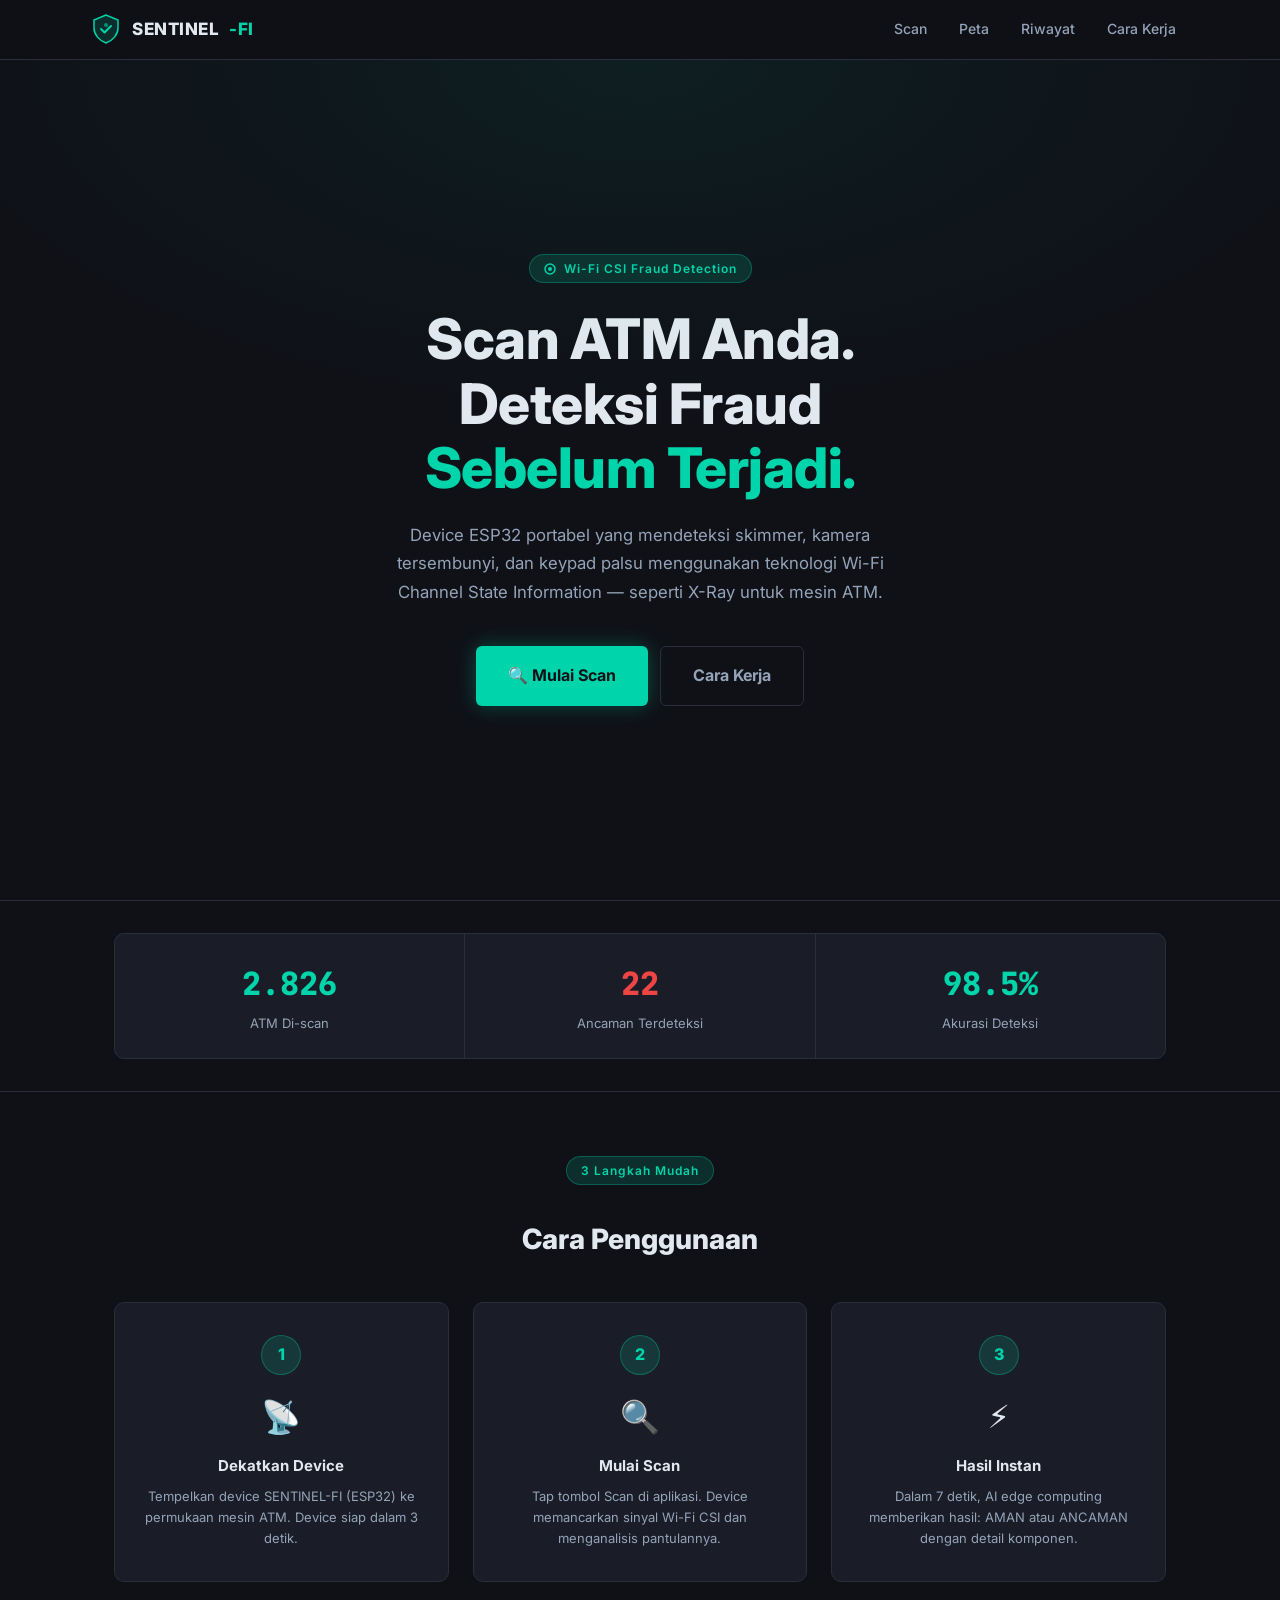
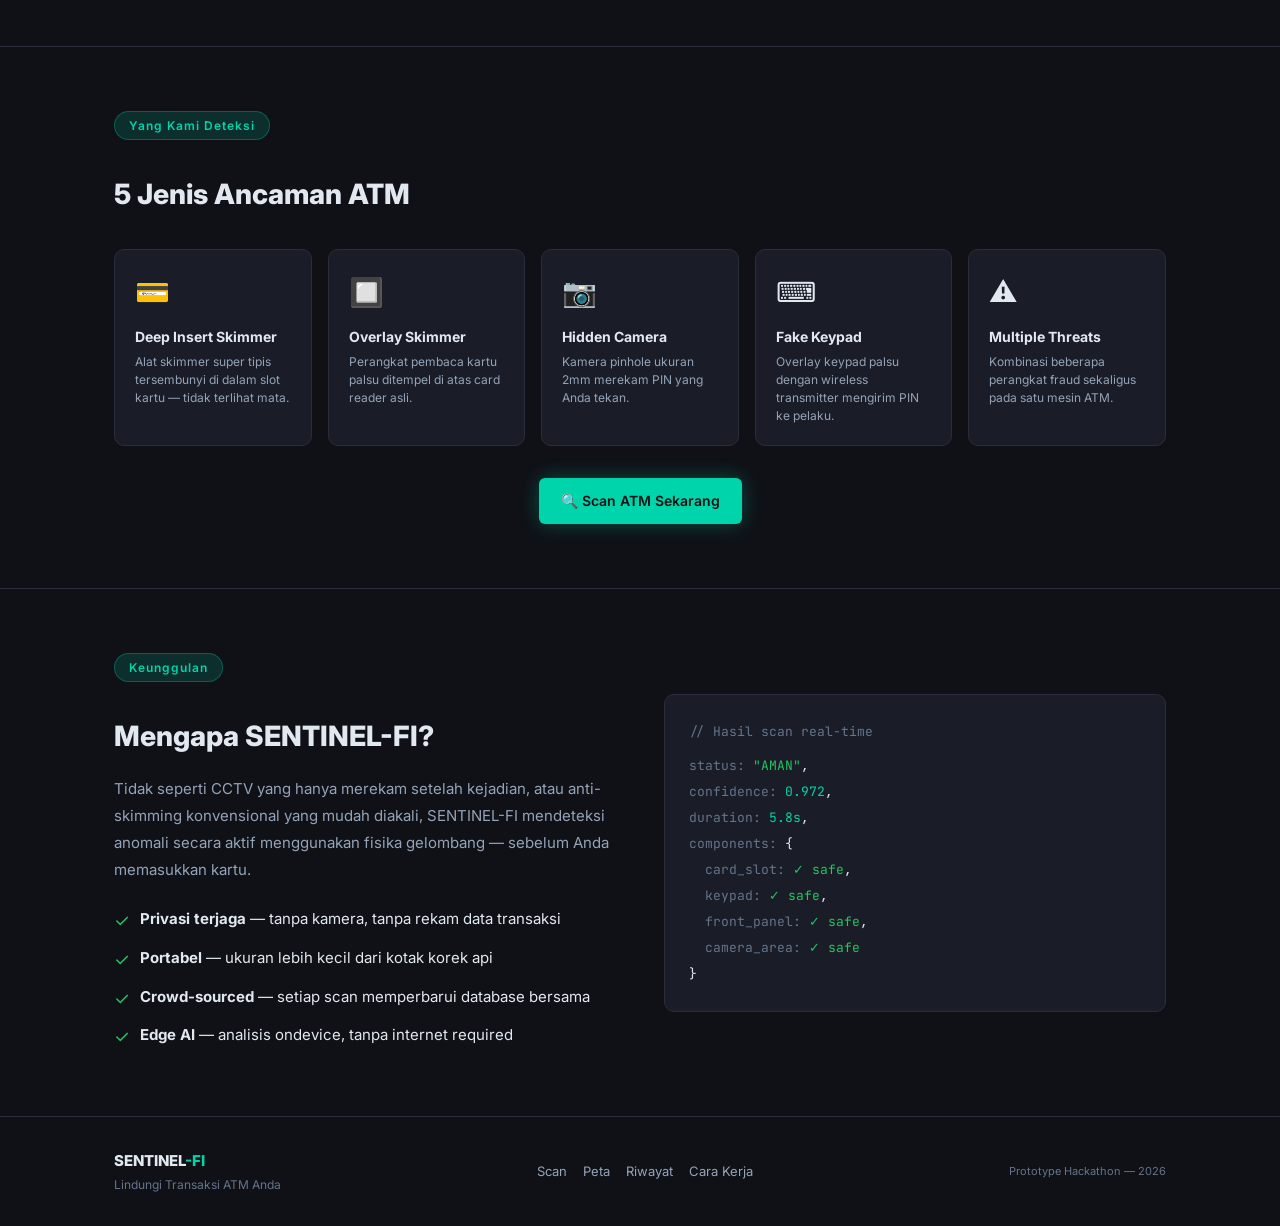
==== index.html @ 9ae1984d "Initial commit: SENTINEL-FI hackathon prototype Pure HTML/CSS/JS prototype for ATM fraud detection d" ====
<!DOCTYPE html>
<html lang="id">
<head>
  <meta charset="UTF-8"/>
  <meta name="viewport" content="width=device-width, initial-scale=1.0"/>
  <title>SENTINEL-FI — Deteksi Fraud ATM</title>
  <link rel="stylesheet" href="css/style.css"/>
</head>
<body>

<!-- NAVBAR -->
<nav class="navbar">
  <div class="nav-inner">
    <a href="index.html" class="nav-logo">
      <svg class="nav-logo-icon" viewBox="0 0 32 32" fill="none" xmlns="http://www.w3.org/2000/svg">
        <path d="M16 2L4 7V15C4 21.6 9.3 27.7 16 30C22.7 27.7 28 21.6 28 15V7L16 2Z" fill="rgba(0,212,170,0.15)" stroke="#00d4aa" stroke-width="1.5"/>
        <path d="M11 16L14.5 19.5L21 13" stroke="#00d4aa" stroke-width="2" stroke-linecap="round" stroke-linejoin="round"/>
        <circle cx="16" cy="12" r="2" fill="#00d4aa" opacity="0.6"/>
      </svg>
      SENTINEL<span>-FI</span>
    </a>
    <div class="nav-menu" id="nav-menu">
      <a href="scan.html"         class="nav-link">Scan</a>
      <a href="map.html"          class="nav-link">Peta</a>
      <a href="history.html"      class="nav-link">Riwayat</a>
      <a href="how-it-works.html" class="nav-link">Cara Kerja</a>
    </div>
    <button class="nav-toggle" id="nav-toggle" aria-label="Menu">
      <span></span><span></span><span></span>
    </button>
  </div>
</nav>

<!-- HERO -->
<section class="hero">
  <div>
    <div class="hero-eyebrow">
      <svg width="12" height="12" viewBox="0 0 12 12" fill="none"><circle cx="6" cy="6" r="5" stroke="#00d4aa" stroke-width="1.5"/><circle cx="6" cy="6" r="2" fill="#00d4aa"/></svg>
      Wi-Fi CSI Fraud Detection
    </div>
    <h1 class="hero-title">
      Scan ATM Anda.<br/>
      Deteksi Fraud<br/>
      <span class="accent">Sebelum Terjadi.</span>
    </h1>
    <p class="hero-subtitle">
      Device ESP32 portabel yang mendeteksi skimmer, kamera tersembunyi, dan keypad palsu menggunakan teknologi Wi-Fi Channel State Information — seperti X-Ray untuk mesin ATM.
    </p>
    <div class="hero-cta">
      <a href="scan.html" class="btn btn-primary btn-lg">🔍 Mulai Scan</a>
      <a href="how-it-works.html" class="btn btn-outline btn-lg">Cara Kerja</a>
    </div>
  </div>
</section>

<!-- STATS -->
<section class="section-sm" style="border-top:1px solid var(--border);border-bottom:1px solid var(--border)">
  <div class="container">
    <div class="stats-bar">
      <div class="stat-item">
        <div class="stat-value mono" data-count="2847">0</div>
        <div class="stat-label">ATM Di-scan</div>
      </div>
      <div class="stat-item">
        <div class="stat-value mono" data-count="23" style="color:var(--danger)">0</div>
        <div class="stat-label">Ancaman Terdeteksi</div>
      </div>
      <div class="stat-item">
        <div class="stat-value mono" data-count="99.2" data-decimals="1">0</div>
        <div class="stat-label">Akurasi Deteksi</div>
      </div>
    </div>
  </div>
</section>

<!-- HOW IT WORKS -->
<section class="section">
  <div class="container">
    <div style="text-align:center;margin-bottom:2.5rem">
      <div class="hero-eyebrow" style="display:inline-flex">3 Langkah Mudah</div>
      <h2 style="font-size:1.75rem;font-weight:800;margin-top:0.5rem">Cara Penggunaan</h2>
    </div>
    <div class="steps-grid">
      <div class="step-card">
        <div class="step-num">1</div>
        <div class="step-icon">📡</div>
        <div class="step-title">Dekatkan Device</div>
        <div class="step-desc">Tempelkan device SENTINEL-FI (ESP32) ke permukaan mesin ATM. Device siap dalam 3 detik.</div>
      </div>
      <div class="step-card">
        <div class="step-num">2</div>
        <div class="step-icon">🔍</div>
        <div class="step-title">Mulai Scan</div>
        <div class="step-desc">Tap tombol Scan di aplikasi. Device memancarkan sinyal Wi-Fi CSI dan menganalisis pantulannya.</div>
      </div>
      <div class="step-card">
        <div class="step-num">3</div>
        <div class="step-icon">⚡</div>
        <div class="step-title">Hasil Instan</div>
        <div class="step-desc">Dalam 7 detik, AI edge computing memberikan hasil: AMAN atau ANCAMAN dengan detail komponen.</div>
      </div>
    </div>
  </div>
</section>

<!-- THREATS -->
<section class="section" style="border-top:1px solid var(--border)">
  <div class="container">
    <div style="margin-bottom:2rem">
      <div class="hero-eyebrow" style="display:inline-flex">Yang Kami Deteksi</div>
      <h2 style="font-size:1.75rem;font-weight:800;margin-top:0.5rem">5 Jenis Ancaman ATM</h2>
    </div>
    <div class="threat-grid">
      <div class="threat-card">
        <div class="threat-card-icon">💳</div>
        <div class="threat-card-name">Deep Insert Skimmer</div>
        <div class="threat-card-desc">Alat skimmer super tipis tersembunyi di dalam slot kartu — tidak terlihat mata.</div>
      </div>
      <div class="threat-card">
        <div class="threat-card-icon">🔲</div>
        <div class="threat-card-name">Overlay Skimmer</div>
        <div class="threat-card-desc">Perangkat pembaca kartu palsu ditempel di atas card reader asli.</div>
      </div>
      <div class="threat-card">
        <div class="threat-card-icon">📷</div>
        <div class="threat-card-name">Hidden Camera</div>
        <div class="threat-card-desc">Kamera pinhole ukuran 2mm merekam PIN yang Anda tekan.</div>
      </div>
      <div class="threat-card">
        <div class="threat-card-icon">⌨️</div>
        <div class="threat-card-name">Fake Keypad</div>
        <div class="threat-card-desc">Overlay keypad palsu dengan wireless transmitter mengirim PIN ke pelaku.</div>
      </div>
      <div class="threat-card">
        <div class="threat-card-icon">⚠️</div>
        <div class="threat-card-name">Multiple Threats</div>
        <div class="threat-card-desc">Kombinasi beberapa perangkat fraud sekaligus pada satu mesin ATM.</div>
      </div>
    </div>
    <div style="text-align:center;margin-top:2rem">
      <a href="scan.html" class="btn btn-primary">🔍 Scan ATM Sekarang</a>
    </div>
  </div>
</section>

<!-- WHY SENTINEL -->
<section class="section" style="border-top:1px solid var(--border)">
  <div class="container">
    <div style="display:grid;grid-template-columns:1fr 1fr;gap:3rem;align-items:center" class="why-grid">
      <div>
        <div class="hero-eyebrow" style="display:inline-flex">Keunggulan</div>
        <h2 style="font-size:1.75rem;font-weight:800;margin-top:0.5rem;margin-bottom:1rem">Mengapa SENTINEL-FI?</h2>
        <p style="color:var(--text-muted);line-height:1.8;margin-bottom:1.5rem">
          Tidak seperti CCTV yang hanya merekam setelah kejadian, atau anti-skimming konvensional yang mudah diakali, SENTINEL-FI mendeteksi anomali secara aktif menggunakan fisika gelombang — sebelum Anda memasukkan kartu.
        </p>
        <div style="display:flex;flex-direction:column;gap:10px">
          <div style="display:flex;gap:10px;align-items:flex-start">
            <span style="color:var(--success);font-size:18px;flex-shrink:0">✓</span>
            <span><strong>Privasi terjaga</strong> — tanpa kamera, tanpa rekam data transaksi</span>
          </div>
          <div style="display:flex;gap:10px;align-items:flex-start">
            <span style="color:var(--success);font-size:18px;flex-shrink:0">✓</span>
            <span><strong>Portabel</strong> — ukuran lebih kecil dari kotak korek api</span>
          </div>
          <div style="display:flex;gap:10px;align-items:flex-start">
            <span style="color:var(--success);font-size:18px;flex-shrink:0">✓</span>
            <span><strong>Crowd-sourced</strong> — setiap scan memperbarui database bersama</span>
          </div>
          <div style="display:flex;gap:10px;align-items:flex-start">
            <span style="color:var(--success);font-size:18px;flex-shrink:0">✓</span>
            <span><strong>Edge AI</strong> — analisis ondevice, tanpa internet required</span>
          </div>
        </div>
      </div>
      <div>
        <div class="card" style="font-family:'JetBrains Mono',monospace;font-size:13px;line-height:2">
          <div style="color:var(--text-dim);margin-bottom:8px">// Hasil scan real-time</div>
          <div><span style="color:var(--text-dim)">status:</span> <span style="color:var(--success)">"AMAN"</span>,</div>
          <div><span style="color:var(--text-dim)">confidence:</span> <span style="color:var(--accent)">0.972</span>,</div>
          <div><span style="color:var(--text-dim)">duration:</span> <span style="color:var(--accent)">5.8s</span>,</div>
          <div><span style="color:var(--text-dim)">components:</span> {</div>
          <div style="padding-left:1rem"><span style="color:var(--text-dim)">card_slot:</span> <span style="color:var(--success)">✓ safe</span>,</div>
          <div style="padding-left:1rem"><span style="color:var(--text-dim)">keypad:</span> <span style="color:var(--success)">✓ safe</span>,</div>
          <div style="padding-left:1rem"><span style="color:var(--text-dim)">front_panel:</span> <span style="color:var(--success)">✓ safe</span>,</div>
          <div style="padding-left:1rem"><span style="color:var(--text-dim)">camera_area:</span> <span style="color:var(--success)">✓ safe</span></div>
          <div>}</div>
        </div>
      </div>
    </div>
  </div>
</section>

<!-- FOOTER -->
<footer class="footer">
  <div class="container footer-inner">
    <div>
      <div class="footer-logo">SENTINEL<span>-FI</span></div>
      <div class="footer-tagline">Lindungi Transaksi ATM Anda</div>
    </div>
    <div class="footer-links">
      <a href="scan.html"         class="footer-link">Scan</a>
      <a href="map.html"          class="footer-link">Peta</a>
      <a href="history.html"      class="footer-link">Riwayat</a>
      <a href="how-it-works.html" class="footer-link">Cara Kerja</a>
    </div>
    <div class="footer-copy">Prototype Hackathon — 2026</div>
  </div>
</footer>

<style>
@media(max-width:768px){.why-grid{grid-template-columns:1fr !important}}
</style>
<script src="js/data.js"></script>
<script src="js/app.js"></script>
</body>
</html>
---- css/style.css ----
/* SENTINEL-FI — Design System */
@import url('https://fonts.googleapis.com/css2?family=Inter:wght@400;500;600;700;800&family=JetBrains+Mono:wght@400;700&display=swap');

:root {
  --bg: #0f1117;
  --bg-card: #1a1d27;
  --bg-hover: #242836;
  --border: #2a2d3a;
  --accent: #00d4aa;
  --accent-glow: rgba(0, 212, 170, 0.15);
  --danger: #ef4444;
  --danger-glow: rgba(239, 68, 68, 0.15);
  --warning: #f59e0b;
  --success: #22c55e;
  --text: #e2e8f0;
  --text-muted: #94a3b8;
  --text-dim: #64748b;
  --nav-h: 60px;
  --radius: 10px;
  --radius-sm: 6px;
}

*, *::before, *::after { box-sizing: border-box; margin: 0; padding: 0; }

html { scroll-behavior: smooth; }

body {
  background: var(--bg);
  color: var(--text);
  font-family: 'Inter', system-ui, sans-serif;
  font-size: 15px;
  line-height: 1.6;
  min-height: 100vh;
}

.mono { font-family: 'JetBrains Mono', monospace; }

/* ── SCROLLBAR ── */
::-webkit-scrollbar { width: 6px; height: 6px; }
::-webkit-scrollbar-track { background: var(--bg); }
::-webkit-scrollbar-thumb { background: var(--border); border-radius: 3px; }
::-webkit-scrollbar-thumb:hover { background: var(--text-dim); }

/* ── NAVBAR ── */
.navbar {
  position: sticky; top: 0; z-index: 1000;
  height: var(--nav-h);
  background: rgba(15, 17, 23, 0.92);
  backdrop-filter: blur(12px);
  border-bottom: 1px solid var(--border);
  display: flex; align-items: center;
  padding: 0 1.5rem;
}
.nav-inner {
  width: 100%; max-width: 1100px; margin: 0 auto;
  display: flex; align-items: center; justify-content: space-between;
}
.nav-logo {
  display: flex; align-items: center; gap: 10px;
  text-decoration: none; color: var(--text);
  font-weight: 800; font-size: 17px; letter-spacing: 0.5px;
}
.nav-logo-icon { width: 32px; height: 32px; flex-shrink: 0; }
.nav-logo span { color: var(--accent); }
.nav-menu {
  display: flex; align-items: center; gap: 4px;
}
.nav-link {
  text-decoration: none; color: var(--text-muted);
  font-size: 14px; font-weight: 500;
  padding: 6px 14px; border-radius: var(--radius-sm);
  transition: color .2s, background .2s;
}
.nav-link:hover { color: var(--text); background: var(--bg-hover); }
.nav-link.active { color: var(--accent); background: var(--accent-glow); }
.nav-toggle {
  display: none; background: none; border: none; cursor: pointer;
  flex-direction: column; gap: 5px; padding: 6px;
}
.nav-toggle span {
  display: block; width: 22px; height: 2px;
  background: var(--text-muted); border-radius: 2px;
  transition: transform .3s, opacity .3s;
}
.nav-toggle.open span:nth-child(1) { transform: translateY(7px) rotate(45deg); }
.nav-toggle.open span:nth-child(2) { opacity: 0; }
.nav-toggle.open span:nth-child(3) { transform: translateY(-7px) rotate(-45deg); }

/* ── BUTTONS ── */
.btn {
  display: inline-flex; align-items: center; justify-content: center; gap: 8px;
  padding: 12px 22px; border-radius: var(--radius-sm);
  font-size: 14px; font-weight: 600; cursor: pointer;
  border: none; text-decoration: none;
  transition: transform .15s, box-shadow .15s, opacity .15s;
  min-height: 44px;
}
.btn:active { transform: scale(0.97); }
.btn:disabled { opacity: 0.4; cursor: not-allowed; transform: none; }
.btn-primary {
  background: var(--accent); color: #0f1117;
  box-shadow: 0 0 20px rgba(0,212,170,0.3);
}
.btn-primary:hover:not(:disabled) { box-shadow: 0 0 30px rgba(0,212,170,0.5); }
.btn-danger {
  background: var(--danger); color: #fff;
  box-shadow: 0 0 20px rgba(239,68,68,0.3);
}
.btn-danger:hover:not(:disabled) { box-shadow: 0 0 30px rgba(239,68,68,0.5); }
.btn-outline {
  background: transparent; color: var(--text-muted);
  border: 1px solid var(--border);
}
.btn-outline:hover:not(:disabled) { border-color: var(--text-dim); color: var(--text); }
.btn-ghost {
  background: transparent; color: var(--text-muted);
}
.btn-ghost:hover { color: var(--text); background: var(--bg-hover); }
.btn-sm { padding: 7px 14px; font-size: 13px; min-height: 36px; }
.btn-lg { padding: 16px 32px; font-size: 16px; font-weight: 700; min-height: 52px; }

/* ── BADGES ── */
.badge {
  display: inline-block;
  padding: 3px 10px; border-radius: 99px;
  font-size: 11px; font-weight: 700; letter-spacing: 0.8px;
  text-transform: uppercase;
}
.badge-safe     { background: rgba(34,197,94,0.15);  color: #22c55e; }
.badge-danger   { background: rgba(239,68,68,0.15);  color: #ef4444; }
.badge-muted    { background: rgba(100,116,139,0.15); color: #64748b; }
.badge-scanning { background: var(--accent-glow); color: var(--accent); animation: pulse-badge 1s ease-in-out infinite; }
@keyframes pulse-badge { 0%,100%{opacity:1} 50%{opacity:0.5} }

/* ── CARDS ── */
.card {
  background: var(--bg-card);
  border: 1px solid var(--border);
  border-radius: var(--radius);
  padding: 1.5rem;
}
.card-sm { padding: 1rem; }
.card-hover:hover { background: var(--bg-hover); border-color: var(--text-dim); }

/* ── LAYOUT ── */
.container { max-width: 1100px; margin: 0 auto; padding: 0 1.5rem; }
.container-sm { max-width: 720px; margin: 0 auto; padding: 0 1.5rem; }
.section { padding: 4rem 0; }
.section-sm { padding: 2rem 0; }
.hidden { display: none !important; }
.fade-in { animation: fade-in .4s ease forwards; }
@keyframes fade-in { from { opacity:0; transform: translateY(12px); } to { opacity:1; transform: none; } }
@keyframes slide-up { from { opacity:0; transform:translateY(24px); } to { opacity:1; transform:none; } }

/* ── PAGE HEADER ── */
.page-header {
  padding: 2.5rem 0 1.5rem;
  border-bottom: 1px solid var(--border);
  margin-bottom: 2rem;
}
.page-title { font-size: 1.75rem; font-weight: 800; }
.page-subtitle { color: var(--text-muted); margin-top: 4px; }

/* ── INDEX: HERO ── */
.hero {
  min-height: calc(100vh - var(--nav-h));
  display: flex; align-items: center; justify-content: center;
  text-align: center; padding: 4rem 1.5rem;
  position: relative; overflow: hidden;
}
.hero::before {
  content: "";
  position: absolute; inset: 0;
  background: radial-gradient(ellipse 80% 60% at 50% 0%, rgba(0,212,170,0.07) 0%, transparent 70%);
  pointer-events: none;
}
.hero-eyebrow {
  display: inline-flex; align-items: center; gap: 8px;
  background: var(--accent-glow); color: var(--accent);
  border: 1px solid rgba(0,212,170,0.3);
  padding: 4px 14px; border-radius: 99px;
  font-size: 12px; font-weight: 600; letter-spacing: 1px;
  margin-bottom: 1.5rem;
}
.hero-title {
  font-size: clamp(2rem, 5vw, 3.5rem);
  font-weight: 800; line-height: 1.15;
  letter-spacing: -0.5px;
  margin-bottom: 1.25rem;
}
.hero-title .accent { color: var(--accent); }
.hero-subtitle {
  font-size: 1.05rem; color: var(--text-muted);
  max-width: 540px; margin: 0 auto 2.5rem;
  line-height: 1.7;
}
.hero-cta { display: flex; gap: 12px; justify-content: center; flex-wrap: wrap; }

/* ── INDEX: STEPS ── */
.steps-grid {
  display: grid; grid-template-columns: repeat(3, 1fr);
  gap: 1.5rem; position: relative;
}
.step-card {
  text-align: center; padding: 2rem 1.5rem;
  background: var(--bg-card); border: 1px solid var(--border);
  border-radius: var(--radius); position: relative;
}
.step-num {
  width: 40px; height: 40px;
  background: var(--accent-glow); border: 1px solid rgba(0,212,170,0.3);
  color: var(--accent); font-weight: 800; font-size: 16px;
  border-radius: 50%; display: flex; align-items: center; justify-content: center;
  margin: 0 auto 1rem;
}
.step-icon { font-size: 2rem; margin-bottom: 0.75rem; }
.step-title { font-weight: 700; margin-bottom: 0.5rem; }
.step-desc { font-size: 13px; color: var(--text-muted); }
.step-connector {
  position: absolute; top: 35px; left: calc(100% - 0px); width: 1.5rem;
  height: 2px; background: var(--border); display: none;
}

/* ── INDEX: STATS ── */
.stats-bar {
  display: grid; grid-template-columns: repeat(3, 1fr);
  gap: 1px; background: var(--border);
  border: 1px solid var(--border); border-radius: var(--radius);
  overflow: hidden;
}
.stat-item {
  background: var(--bg-card); padding: 1.5rem;
  text-align: center;
}
.stat-value {
  font-size: 2rem; font-weight: 800;
  color: var(--accent); font-family: 'JetBrains Mono', monospace;
}
.stat-label { font-size: 13px; color: var(--text-muted); margin-top: 4px; }

/* ── INDEX: THREAT CARDS ── */
.threat-grid {
  display: grid;
  grid-template-columns: repeat(auto-fit, minmax(180px, 1fr));
  gap: 1rem;
}
.threat-card {
  background: var(--bg-card); border: 1px solid var(--border);
  border-radius: var(--radius); padding: 1.25rem;
  transition: border-color .2s;
}
.threat-card:hover { border-color: var(--text-dim); }
.threat-card-icon { font-size: 1.75rem; margin-bottom: 0.75rem; }
.threat-card-name { font-weight: 700; font-size: 14px; margin-bottom: 4px; }
.threat-card-desc { font-size: 12px; color: var(--text-muted); line-height: 1.5; }

/* ── SCAN: LAYOUT ── */
.scan-wrapper { padding: 2rem 0 4rem; }
.scan-section { }

/* Step 1: Select */
.select-grid {
  display: grid; grid-template-columns: 1fr;
  gap: 1.5rem; max-width: 680px;
}
.filter-group { display: flex; flex-direction: column; gap: 8px; }
.filter-label { font-size: 12px; font-weight: 600; color: var(--text-muted); text-transform: uppercase; letter-spacing: 0.8px; }
.filter-scroll {
  display: flex; gap: 6px; flex-wrap: wrap;
}
.filter-btn {
  padding: 5px 12px; border-radius: 99px;
  background: var(--bg-card); border: 1px solid var(--border);
  color: var(--text-muted); font-size: 12px; font-weight: 500;
  cursor: pointer; transition: all .2s; white-space: nowrap;
}
.filter-btn:hover { border-color: var(--text-dim); color: var(--text); }
.filter-btn.active { background: var(--accent-glow); border-color: rgba(0,212,170,0.5); color: var(--accent); }

.search-input, .select-input {
  width: 100%; padding: 12px 14px;
  background: var(--bg-card); border: 1px solid var(--border);
  border-radius: var(--radius-sm); color: var(--text);
  font-family: inherit; font-size: 14px;
  outline: none; transition: border-color .2s;
}
.search-input:focus, .select-input:focus { border-color: var(--accent); }
.select-input option, .select-input optgroup { background: #1a1d27; }

.atm-info-card {
  background: var(--bg-card); border: 1px solid var(--border);
  border-radius: var(--radius); padding: 1rem 1.25rem;
  margin-top: 0.5rem;
}
.atm-info-row {
  display: flex; justify-content: space-between; align-items: baseline;
  padding: 6px 0; border-bottom: 1px solid var(--border);
  gap: 1rem;
}
.atm-info-row:last-child { border-bottom: none; }
.atm-info-label { font-size: 12px; color: var(--text-muted); flex-shrink: 0; }
.atm-info-value { font-size: 13px; font-weight: 500; text-align: right; }

/* Step 2: Scanning */
.scanning-layout {
  display: grid; grid-template-columns: 1fr 1fr;
  gap: 2rem; align-items: start;
}
.atm-svg-wrap {
  position: relative; display: flex; flex-direction: column; align-items: center;
}
.atm-svg-container {
  position: relative; width: 100%; max-width: 280px;
  margin: 0 auto;
}
.atm-svg-container svg {
  width: 100%; height: auto;
}

/* ATM Area Highlights */
.atm-area { transition: all .3s; }
.atm-area.highlight-scanning rect,
.atm-area.highlight-scanning circle,
.atm-area.highlight-scanning polygon {
  stroke: var(--accent) !important;
  stroke-width: 2 !important;
  filter: drop-shadow(0 0 8px var(--accent));
}
.atm-area.highlight-safe rect,
.atm-area.highlight-safe circle,
.atm-area.highlight-safe polygon {
  stroke: var(--success) !important;
  stroke-width: 1.5 !important;
  filter: drop-shadow(0 0 5px var(--success));
}
.atm-area.highlight-danger rect,
.atm-area.highlight-danger circle,
.atm-area.highlight-danger polygon {
  stroke: var(--danger) !important;
  stroke-width: 2 !important;
  filter: drop-shadow(0 0 8px var(--danger));
  animation: pulse-area .8s ease-in-out infinite;
}
@keyframes pulse-area { 0%,100%{opacity:1} 50%{opacity:0.6} }

/* SVG Scan line animation */
#atm-svg.scanning #scan-line {
  animation: scan-sweep 1.8s linear infinite;
}
#atm-svg.scanning #scan-line-glow {
  animation: scan-sweep-glow 1.8s linear infinite;
}
@keyframes scan-sweep {
  0%   { transform: translateY(0);   opacity: 1; }
  95%  { transform: translateY(360px); opacity: 1; }
  100% { transform: translateY(360px); opacity: 0; }
}
@keyframes scan-sweep-glow {
  0%   { transform: translateY(0);   opacity: 0.6; }
  95%  { transform: translateY(360px); opacity: 0.6; }
  100% { transform: translateY(360px); opacity: 0; }
}

.scan-status {
  text-align: center; margin-top: 1rem;
  font-size: 14px; font-weight: 600; color: var(--accent);
  min-height: 24px; display: flex; align-items: center; justify-content: center; gap: 8px;
}

.step-dots {
  display: flex; gap: 8px; justify-content: center; margin-top: 12px;
}
.step-dot {
  width: 8px; height: 8px; border-radius: 50%;
  background: var(--border); transition: all .3s;
}
.step-dot.active { background: var(--accent); box-shadow: 0 0 8px var(--accent); transform: scale(1.3); }
.step-dot.done   { background: var(--success); }

/* Waveform right panel */
.scan-right { display: flex; flex-direction: column; gap: 1rem; }
.waveform-container {
  background: #0a0d14; border: 1px solid var(--border);
  border-radius: var(--radius-sm); overflow: hidden;
  height: 160px; position: relative;
}
.waveform-container canvas { width: 100% !important; height: 100% !important; }

/* Tech Metrics */
.tech-metrics {
  display: grid; grid-template-columns: 1fr 1fr;
  gap: 0.75rem;
}
.metric-card {
  background: var(--bg-card); border: 1px solid var(--border);
  border-radius: var(--radius-sm); padding: 0.75rem;
}
.metric-label { font-size: 10px; color: var(--text-dim); text-transform: uppercase; letter-spacing: 0.8px; margin-bottom: 4px; }
.metric-value { font-size: 1.1rem; font-weight: 700; color: var(--accent); font-family: 'JetBrains Mono', monospace; }

/* Step 3: Result */
.result-card {
  border-radius: var(--radius); padding: 2rem;
  border: 1px solid var(--border);
  transition: all .4s;
}
.result-safe {
  background: linear-gradient(135deg, rgba(34,197,94,0.08) 0%, var(--bg-card) 100%);
  border-color: rgba(34,197,94,0.3);
  box-shadow: 0 0 40px rgba(34,197,94,0.08);
}
.result-threat {
  background: linear-gradient(135deg, rgba(239,68,68,0.1) 0%, var(--bg-card) 100%);
  border-color: rgba(239,68,68,0.4);
  box-shadow: 0 0 40px rgba(239,68,68,0.12);
  animation: threat-pulse 2s ease-in-out infinite;
}
@keyframes threat-pulse {
  0%,100% { box-shadow: 0 0 40px rgba(239,68,68,0.12); }
  50%      { box-shadow: 0 0 60px rgba(239,68,68,0.25); }
}

.result-icon { font-size: 3.5rem; margin-bottom: 0.5rem; text-align: center; }
.result-title {
  font-size: 1.75rem; font-weight: 800; text-align: center;
  margin-bottom: 0.5rem;
}
.result-safe   .result-title { color: var(--success); }
.result-threat .result-title { color: var(--danger); }
.result-subtitle { text-align: center; color: var(--text-muted); margin-bottom: 1.5rem; font-size: 14px; }

.result-confidence { margin-bottom: 1.5rem; }
.confidence-label { font-size: 12px; color: var(--text-muted); }
.confidence-value { font-size: 1.4rem; font-weight: 800; display: block; margin: 2px 0 6px; }
.confidence-bar-wrap {
  height: 6px; background: var(--bg-hover); border-radius: 3px; overflow: hidden;
}
.confidence-bar { height: 100%; border-radius: 3px; transition: width 1s ease; }

.threat-detail-box {
  background: rgba(239,68,68,0.06); border: 1px solid rgba(239,68,68,0.2);
  border-radius: var(--radius-sm); padding: 1rem; margin-bottom: 1.5rem;
}
.threat-type-badge {
  display: flex; align-items: center; gap: 6px;
  font-weight: 700; font-size: 14px; color: var(--danger);
  margin-bottom: 8px;
}
.threat-desc { font-size: 13px; color: var(--text-muted); line-height: 1.6; margin-bottom: 10px; }
.recommendation-box {
  background: rgba(239,68,68,0.1); border-left: 3px solid var(--danger);
  padding: 10px 12px; border-radius: 0 4px 4px 0;
  font-size: 13px; color: var(--text);
}

.safe-message {
  background: rgba(34,197,94,0.07); border: 1px solid rgba(34,197,94,0.2);
  border-radius: var(--radius-sm); padding: 1rem; margin-bottom: 1.5rem;
  font-size: 13px; color: var(--text-muted); text-align: center;
}

/* Component Breakdown */
.comp-breakdown { margin-bottom: 1.5rem; }
.comp-breakdown-title { font-size: 13px; font-weight: 600; color: var(--text-muted); margin-bottom: 10px; text-transform: uppercase; letter-spacing: 0.6px; }
.comp-row {
  display: grid; grid-template-columns: 110px 1fr 48px 24px;
  align-items: center; gap: 8px; padding: 7px 0;
  border-bottom: 1px solid var(--border);
}
.comp-row:last-child { border-bottom: none; }
.comp-row.compact { grid-template-columns: 100px 1fr 44px; }
.comp-label { font-size: 12px; font-weight: 500; }
.comp-bar-wrap { height: 6px; background: var(--bg-hover); border-radius: 3px; overflow: hidden; }
.comp-bar { height: 100%; border-radius: 3px; transition: width 1.2s ease; }
.comp-bar-safe   { background: var(--success); }
.comp-bar-danger { background: var(--danger); }
.comp-score { font-size: 12px; text-align: right; }
.comp-score-safe   { color: var(--success); }
.comp-score-danger { color: var(--danger); }
.comp-icon { font-size: 14px; }

.result-actions { display: flex; gap: 10px; flex-wrap: wrap; margin-bottom: 1.5rem; }

/* Accordion */
.accordion-item { border: 1px solid var(--border); border-radius: var(--radius-sm); overflow: hidden; }
.accordion-header {
  display: flex; justify-content: space-between; align-items: center;
  padding: 14px 16px; cursor: pointer;
  background: var(--bg-card); font-size: 14px; font-weight: 600;
  user-select: none;
  transition: background .2s;
}
.accordion-header:hover { background: var(--bg-hover); }
.accordion-arrow { transition: transform .3s; font-size: 12px; color: var(--text-muted); }
.accordion-item.open .accordion-arrow { transform: rotate(180deg); }
.accordion-body {
  display: none; padding: 1.25rem; background: var(--bg);
  border-top: 1px solid var(--border);
}
.accordion-item.open .accordion-body { display: block; }

.tech-charts { display: grid; grid-template-columns: 1fr 1fr; gap: 1rem; margin-bottom: 1rem; }
.tech-chart-container h5, .tech-waveforms h5 { font-size: 12px; color: var(--text-muted); margin-bottom: 8px; text-transform: uppercase; letter-spacing: 0.6px; }
.waveform-compare { display: flex; flex-direction: column; gap: 8px; }
.waveform-small-wrap { background: #0a0d14; border: 1px solid var(--border); border-radius: 4px; height: 80px; overflow: hidden; }
.waveform-small-wrap canvas { width: 100% !important; height: 100% !important; }
.raw-data-section { margin-top: 1rem; }
.raw-json {
  background: #0a0d14; border: 1px solid var(--border);
  border-radius: 4px; padding: 1rem;
  font-size: 11px; color: #94a3b8;
  max-height: 300px; overflow-y: auto;
  margin-top: 8px; white-space: pre-wrap; word-break: break-word;
}

/* Spinner */
.spinner {
  width: 16px; height: 16px; border: 2px solid rgba(0,212,170,0.3);
  border-top-color: var(--accent); border-radius: 50%;
  animation: spin .7s linear infinite; flex-shrink: 0;
}
@keyframes spin { to { transform: rotate(360deg); } }

/* ── MAP PAGE ── */
.map-page { display: flex; flex-direction: column; height: calc(100vh - var(--nav-h)); }
#map { flex: 1; z-index: 1; }
.map-panel {
  position: absolute; z-index: 1000;
  top: calc(var(--nav-h) + 12px); left: 12px;
  width: 280px;
  background: rgba(26, 29, 39, 0.95);
  backdrop-filter: blur(10px);
  border: 1px solid var(--border);
  border-radius: var(--radius); padding: 1rem;
}
.map-panel-title { font-size: 13px; font-weight: 700; margin-bottom: 12px; color: var(--text); }
.map-filter-group { margin-bottom: 10px; }
.map-filter-label { font-size: 11px; color: var(--text-dim); text-transform: uppercase; letter-spacing: 0.6px; margin-bottom: 4px; }
.map-select {
  width: 100%; padding: 7px 10px;
  background: var(--bg); border: 1px solid var(--border);
  border-radius: var(--radius-sm); color: var(--text);
  font-size: 13px; outline: none;
}
.map-select option { background: #1a1d27; }
.map-status-btns { display: flex; gap: 4px; flex-wrap: wrap; }
.map-status-btn {
  padding: 4px 10px; border-radius: 99px;
  background: var(--bg); border: 1px solid var(--border);
  color: var(--text-muted); font-size: 11px; cursor: pointer;
  transition: all .2s;
}
.map-status-btn:hover { border-color: var(--text-dim); color: var(--text); }
.map-status-btn.active { background: var(--accent-glow); border-color: rgba(0,212,170,0.4); color: var(--accent); }
.map-stats { margin-top: 12px; padding-top: 12px; border-top: 1px solid var(--border); display: flex; gap: 10px; }
.map-stat { flex: 1; text-align: center; }
.map-stat-val { font-size: 1.2rem; font-weight: 800; font-family: 'JetBrains Mono',monospace; }
.map-stat-val.safe    { color: var(--success); }
.map-stat-val.danger  { color: var(--danger); }
.map-stat-val.neutral { color: var(--text); }
.map-stat-lbl { font-size: 10px; color: var(--text-dim); }

/* Leaflet popup override */
.leaflet-popup-content-wrapper {
  background: #1a1d27 !important; border: 1px solid #2a2d3a !important;
  border-radius: 10px !important; box-shadow: 0 8px 32px rgba(0,0,0,0.5) !important;
  color: #e2e8f0 !important;
}
.leaflet-popup-tip { background: #1a1d27 !important; }
.leaflet-popup-close-button { color: #64748b !important; font-size: 18px !important; top: 8px !important; right: 10px !important; }

/* ── HISTORY PAGE ── */
.history-wrapper { padding-bottom: 4rem; }
.history-tabs {
  display: flex; gap: 4px; margin-bottom: 1.5rem;
  border-bottom: 1px solid var(--border); padding-bottom: 0;
}
.history-tab {
  padding: 10px 18px; font-size: 14px; font-weight: 500;
  cursor: pointer; background: none; border: none;
  color: var(--text-muted); border-bottom: 2px solid transparent;
  margin-bottom: -1px; transition: all .2s;
}
.history-tab:hover { color: var(--text); }
.history-tab.active { color: var(--accent); border-bottom-color: var(--accent); }

.history-stats-row {
  display: flex; gap: 1rem; margin-bottom: 1.5rem; flex-wrap: wrap;
}
.hist-stat {
  background: var(--bg-card); border: 1px solid var(--border);
  border-radius: var(--radius-sm); padding: 0.75rem 1.25rem;
  display: flex; align-items: center; gap: 10px;
}
.hist-stat-val { font-size: 1.4rem; font-weight: 800; font-family: 'JetBrains Mono',monospace; }
.hist-stat-lbl { font-size: 12px; color: var(--text-muted); }

.history-list { display: flex; flex-direction: column; gap: 0.75rem; }
.history-card {
  background: var(--bg-card); border: 1px solid var(--border);
  border-radius: var(--radius); overflow: hidden; transition: border-color .2s;
}
.history-card:hover { border-color: var(--text-dim); }
.history-card-threat { border-left: 3px solid var(--danger); }
.history-card-header {
  display: flex; justify-content: space-between; align-items: center;
  padding: 1rem 1.25rem; cursor: pointer; user-select: none;
}
.history-card-main { flex: 1; min-width: 0; }
.history-card-top { display: flex; align-items: center; gap: 8px; margin-bottom: 4px; }
.history-date { font-size: 12px; color: var(--text-muted); }
.history-atm { font-size: 14px; font-weight: 600; }
.history-loc { font-size: 12px; color: var(--text-muted); }
.history-card-right { text-align: right; flex-shrink: 0; padding-left: 1rem; }
.history-confidence { font-size: 1.1rem; font-weight: 800; font-family: 'JetBrains Mono',monospace; }
.history-confidence-label { font-size: 10px; color: var(--text-dim); text-transform: uppercase; }
.expand-arrow { display: block; font-size: 12px; color: var(--text-dim); transition: transform .3s; }
.history-card.open .expand-arrow { transform: rotate(180deg); }
.history-card-body { display: none; padding: 0 1.25rem 1.25rem; border-top: 1px solid var(--border); }
.history-card.open .history-card-body { display: block; }
.history-detail-grid {
  display: grid; grid-template-columns: 1fr 1fr;
  gap: 0.75rem; padding: 12px 0; margin-bottom: 8px;
}
.detail-label { font-size: 11px; color: var(--text-dim); text-transform: uppercase; margin-bottom: 2px; }
.detail-value { font-size: 14px; font-weight: 600; }
.history-chart { width: 100%; }
.history-empty {
  text-align: center; padding: 4rem; color: var(--text-muted);
}
.history-empty-icon { font-size: 3rem; margin-bottom: 1rem; }

/* ── HOW IT WORKS ── */
.hiw-hero {
  text-align: center; padding: 4rem 1.5rem 2rem;
  background: radial-gradient(ellipse 70% 50% at 50% 0%, rgba(0,212,170,0.07) 0%, transparent 70%);
}
.hiw-hero-title { font-size: clamp(1.75rem, 4vw, 2.75rem); font-weight: 800; margin-bottom: 0.75rem; }
.hiw-hero-sub { color: var(--text-muted); max-width: 500px; margin: 0 auto; }

.hiw-section { padding: 3rem 0; border-top: 1px solid var(--border); }
.hiw-section-label {
  font-size: 11px; color: var(--accent); text-transform: uppercase;
  letter-spacing: 1.5px; font-weight: 700; margin-bottom: 8px;
}
.hiw-section-title { font-size: 1.5rem; font-weight: 800; margin-bottom: 1rem; }
.hiw-section-body { color: var(--text-muted); line-height: 1.8; max-width: 640px; }

.problem-stats { display: grid; grid-template-columns: repeat(3,1fr); gap: 1rem; margin-top: 1.5rem; }
.problem-stat-card {
  background: var(--bg-card); border: 1px solid var(--border);
  border-left: 3px solid var(--danger);
  border-radius: var(--radius-sm); padding: 1rem;
}
.problem-stat-val { font-size: 1.5rem; font-weight: 800; color: var(--danger); font-family: 'JetBrains Mono',monospace; }
.problem-stat-lbl { font-size: 12px; color: var(--text-muted); margin-top: 4px; }

.spec-chips { display: flex; gap: 8px; flex-wrap: wrap; margin-top: 1rem; }
.spec-chip {
  background: var(--bg-card); border: 1px solid var(--border);
  padding: 4px 12px; border-radius: 99px;
  font-size: 12px; font-weight: 600; color: var(--text-muted);
  font-family: 'JetBrains Mono', monospace;
}
.spec-chip.accent { border-color: rgba(0,212,170,0.4); color: var(--accent); background: var(--accent-glow); }

/* CSI Diagram */
.csi-diagram {
  display: flex; align-items: center; gap: 0; margin: 2rem 0;
  flex-wrap: wrap;
}
.csi-step {
  flex: 1; min-width: 140px;
  text-align: center; padding: 1.5rem 1rem;
  background: var(--bg-card); border: 1px solid var(--border);
  border-radius: var(--radius);
}
.csi-arrow {
  font-size: 1.5rem; color: var(--accent); padding: 0 0.5rem;
  flex-shrink: 0;
}
.csi-step-icon { font-size: 2rem; margin-bottom: 0.75rem; }
.csi-step-title { font-weight: 700; margin-bottom: 4px; font-size: 14px; }
.csi-step-desc { font-size: 12px; color: var(--text-muted); line-height: 1.5; }

/* Architecture Diagram */
.arch-diagram {
  display: flex; align-items: center; gap: 0;
  flex-wrap: wrap; margin: 1.5rem 0;
}
.arch-node {
  flex: 1; min-width: 100px; text-align: center;
  padding: 1rem 0.75rem;
  background: var(--bg-card); border: 1px solid var(--border);
  border-radius: var(--radius-sm);
}
.arch-node.highlight { border-color: rgba(0,212,170,0.4); background: var(--accent-glow); }
.arch-node-icon { font-size: 1.5rem; margin-bottom: 4px; }
.arch-node-label { font-size: 12px; font-weight: 600; }
.arch-node-sub { font-size: 10px; color: var(--text-dim); margin-top: 2px; }
.arch-arrow { font-size: 1.25rem; color: var(--text-dim); padding: 0 4px; flex-shrink: 0; }

/* Comparison Table */
.comp-table { width: 100%; border-collapse: collapse; margin-top: 1rem; }
.comp-table th, .comp-table td { padding: 12px 16px; text-align: left; border-bottom: 1px solid var(--border); font-size: 13px; }
.comp-table th { background: var(--bg-card); font-weight: 700; font-size: 12px; text-transform: uppercase; letter-spacing: 0.6px; color: var(--text-muted); }
.comp-table tr:hover td { background: var(--bg-hover); }
.comp-table .feature-col { color: var(--text); font-weight: 500; }
.comp-check { color: var(--success); }
.comp-cross { color: var(--danger); }
.comp-partial { color: var(--warning); }
.comp-table .sentinel-col { color: var(--accent); font-weight: 600; }

/* Timeline */
.timeline {
  display: flex; gap: 0; margin: 2rem 0;
  position: relative; overflow-x: auto;
}
.timeline::before {
  content: ""; position: absolute;
  top: 24px; left: 0; right: 0; height: 2px;
  background: var(--border);
}
.timeline-item {
  flex: 1; min-width: 140px; text-align: center;
  padding: 0 0.75rem 0;
  position: relative;
}
.timeline-dot {
  width: 12px; height: 12px; border-radius: 50%;
  margin: 18px auto 12px;
  background: var(--border); border: 2px solid var(--border);
  position: relative; z-index: 1;
}
.timeline-item.done .timeline-dot   { background: var(--success); border-color: var(--success); }
.timeline-item.active .timeline-dot { background: var(--accent); border-color: var(--accent); box-shadow: 0 0 10px var(--accent); }
.timeline-item.future .timeline-dot { background: var(--bg); border-color: var(--border); }
.timeline-phase { font-size: 11px; color: var(--text-dim); font-weight: 700; text-transform: uppercase; letter-spacing: 0.6px; margin-bottom: 4px; }
.timeline-title { font-size: 13px; font-weight: 700; margin-bottom: 4px; }
.timeline-desc { font-size: 11px; color: var(--text-muted); line-height: 1.5; }
.timeline-status {
  display: inline-block; margin-top: 6px;
  padding: 2px 8px; border-radius: 99px;
  font-size: 10px; font-weight: 700;
}
.status-done   { background: rgba(34,197,94,0.15); color: var(--success); }
.status-active { background: var(--accent-glow); color: var(--accent); }
.status-future { background: rgba(100,116,139,0.15); color: var(--text-dim); }

/* Spec Table */
.spec-table { width: 100%; border-collapse: collapse; }
.spec-table tr { border-bottom: 1px solid var(--border); }
.spec-table td { padding: 10px 14px; font-size: 13px; }
.spec-table td:first-child { color: var(--text-muted); font-weight: 500; width: 40%; }
.spec-table td:last-child { color: var(--text); font-family: 'JetBrains Mono',monospace; font-size: 12px; }

/* ── FOOTER ── */
.footer {
  border-top: 1px solid var(--border);
  padding: 2rem 0; margin-top: auto;
  background: var(--bg);
}
.footer-inner {
  display: flex; justify-content: space-between; align-items: center;
  flex-wrap: wrap; gap: 1rem;
}
.footer-logo { font-weight: 800; font-size: 15px; color: var(--text); }
.footer-logo span { color: var(--accent); }
.footer-tagline { font-size: 12px; color: var(--text-dim); margin-top: 2px; }
.footer-links { display: flex; gap: 16px; }
.footer-link { text-decoration: none; color: var(--text-muted); font-size: 13px; }
.footer-link:hover { color: var(--text); }
.footer-copy { font-size: 11px; color: var(--text-dim); }

/* ── RESPONSIVE ── */
@media (max-width: 768px) {
  .nav-menu { display: none; position: absolute; top: var(--nav-h); left: 0; right: 0; background: var(--bg); border-bottom: 1px solid var(--border); flex-direction: column; padding: 1rem; gap: 4px; z-index: 999; }
  .nav-menu.open { display: flex; }
  .nav-toggle { display: flex; }
  .nav-link { padding: 10px 14px; }

  .steps-grid { grid-template-columns: 1fr; }
  .stats-bar  { grid-template-columns: 1fr; }
  .threat-grid { grid-template-columns: 1fr 1fr; }
  .scanning-layout { grid-template-columns: 1fr; }
  .tech-metrics { grid-template-columns: 1fr 1fr; }
  .tech-charts { grid-template-columns: 1fr; }
  .problem-stats { grid-template-columns: 1fr; }
  .csi-diagram { flex-direction: column; }
  .csi-arrow { transform: rotate(90deg); }
  .arch-diagram { flex-wrap: wrap; gap: 8px; }
  .timeline { flex-direction: column; }
  .timeline::before { display: none; }
  .map-panel { width: calc(100% - 24px); top: auto; bottom: 12px; left: 12px; }
  .footer-inner { flex-direction: column; text-align: center; }
  .footer-links { justify-content: center; }
  .comp-row { grid-template-columns: 90px 1fr 40px 20px; }

  .hiw-hero { padding: 2rem 1rem 1rem; }
}

@media (max-width: 480px) {
  .hero-title { font-size: 1.75rem; }
  .result-card { padding: 1.25rem; }
  .history-card-header { flex-direction: column; align-items: flex-start; gap: 8px; }
  .history-card-right { text-align: left; padding-left: 0; }
}
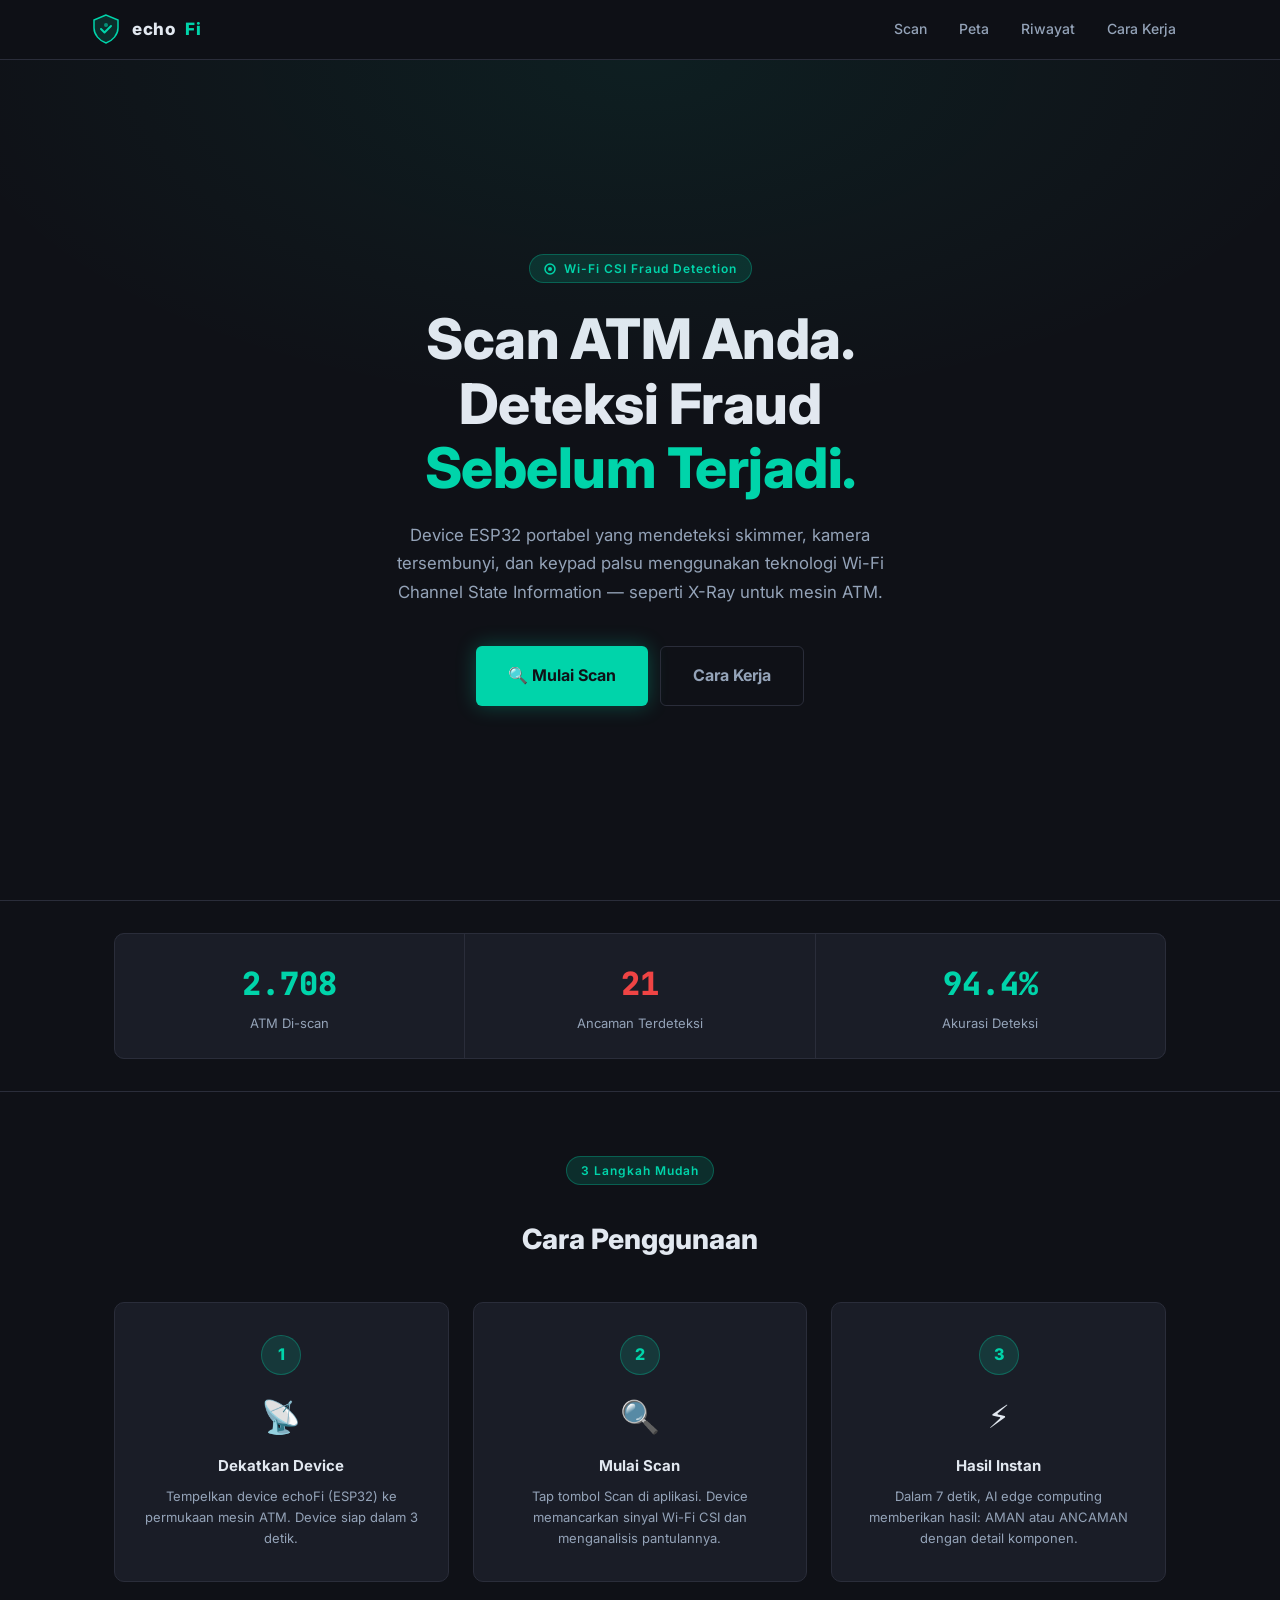
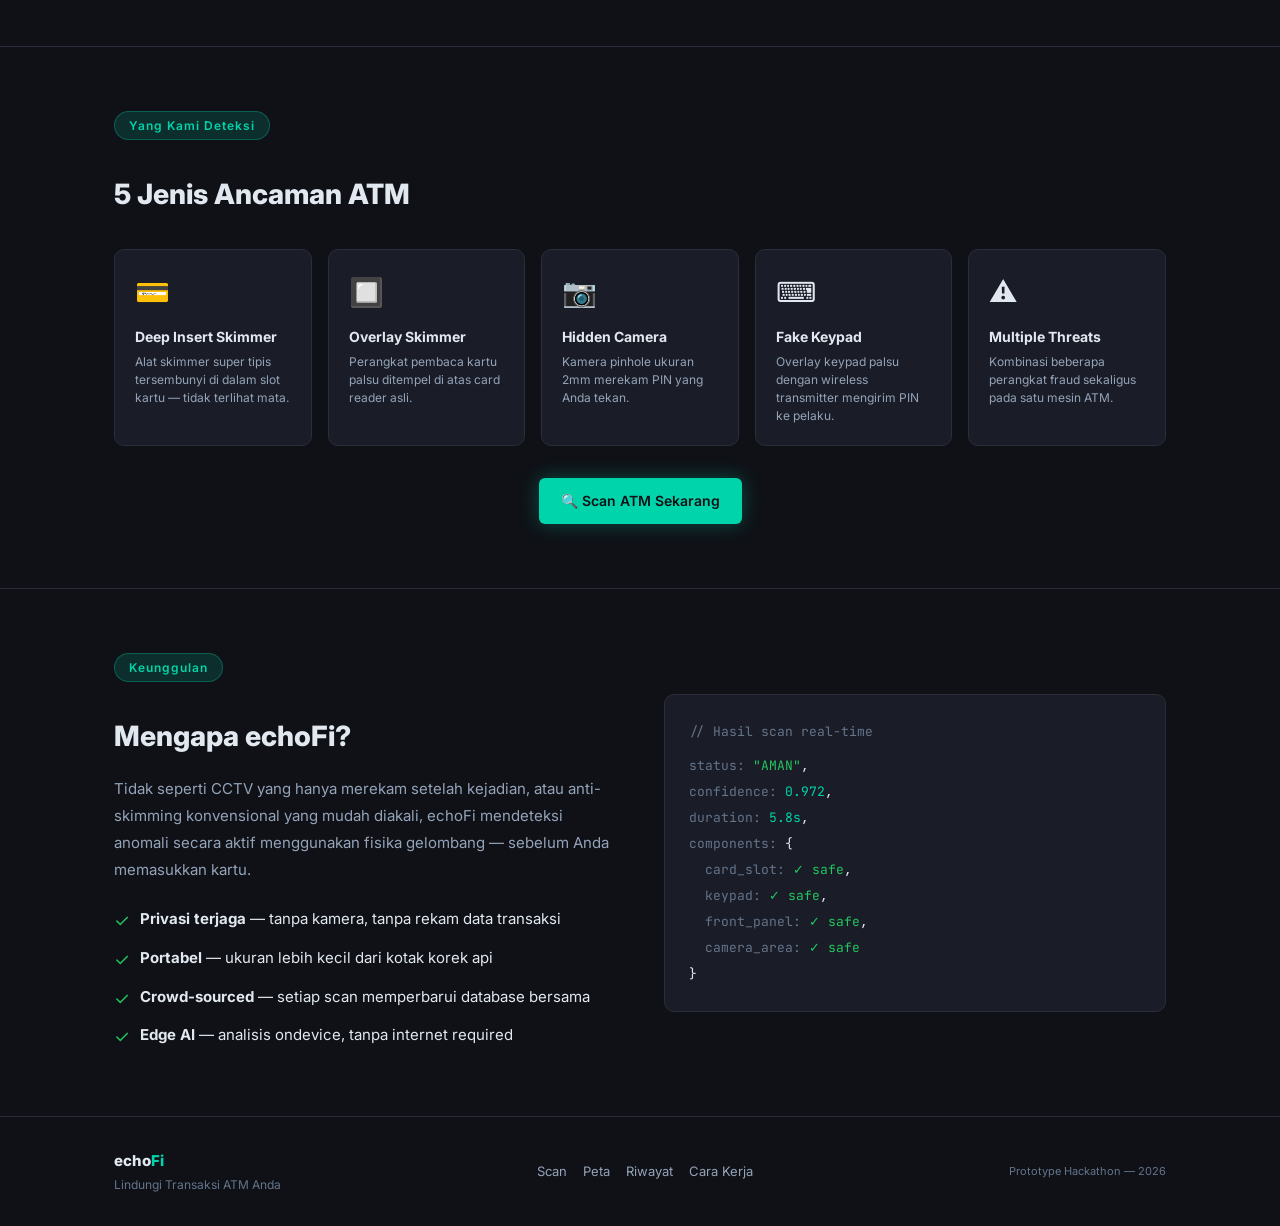
==== commit db24ebf6: "Rename SENTINEL-FI to echoFi, add README - Replace all SENTINEL-FI references with echoFi across all" ====
--- a/index.html
+++ b/index.html
@@ -3,7 +3,7 @@
 <head>
   <meta charset="UTF-8"/>
   <meta name="viewport" content="width=device-width, initial-scale=1.0"/>
-  <title>SENTINEL-FI — Deteksi Fraud ATM</title>
+  <title>echoFi — Deteksi Fraud ATM</title>
   <link rel="stylesheet" href="css/style.css"/>
 </head>
 <body>
@@ -17,7 +17,7 @@
         <path d="M11 16L14.5 19.5L21 13" stroke="#00d4aa" stroke-width="2" stroke-linecap="round" stroke-linejoin="round"/>
         <circle cx="16" cy="12" r="2" fill="#00d4aa" opacity="0.6"/>
       </svg>
-      SENTINEL<span>-FI</span>
+      echo<span>Fi</span>
     </a>
     <div class="nav-menu" id="nav-menu">
       <a href="scan.html"         class="nav-link">Scan</a>
@@ -85,7 +85,7 @@
         <div class="step-num">1</div>
         <div class="step-icon">📡</div>
         <div class="step-title">Dekatkan Device</div>
-        <div class="step-desc">Tempelkan device SENTINEL-FI (ESP32) ke permukaan mesin ATM. Device siap dalam 3 detik.</div>
+        <div class="step-desc">Tempelkan device echoFi (ESP32) ke permukaan mesin ATM. Device siap dalam 3 detik.</div>
       </div>
       <div class="step-card">
         <div class="step-num">2</div>
@@ -149,9 +149,9 @@
     <div style="display:grid;grid-template-columns:1fr 1fr;gap:3rem;align-items:center" class="why-grid">
       <div>
         <div class="hero-eyebrow" style="display:inline-flex">Keunggulan</div>
-        <h2 style="font-size:1.75rem;font-weight:800;margin-top:0.5rem;margin-bottom:1rem">Mengapa SENTINEL-FI?</h2>
+        <h2 style="font-size:1.75rem;font-weight:800;margin-top:0.5rem;margin-bottom:1rem">Mengapa echoFi?</h2>
         <p style="color:var(--text-muted);line-height:1.8;margin-bottom:1.5rem">
-          Tidak seperti CCTV yang hanya merekam setelah kejadian, atau anti-skimming konvensional yang mudah diakali, SENTINEL-FI mendeteksi anomali secara aktif menggunakan fisika gelombang — sebelum Anda memasukkan kartu.
+          Tidak seperti CCTV yang hanya merekam setelah kejadian, atau anti-skimming konvensional yang mudah diakali, echoFi mendeteksi anomali secara aktif menggunakan fisika gelombang — sebelum Anda memasukkan kartu.
         </p>
         <div style="display:flex;flex-direction:column;gap:10px">
           <div style="display:flex;gap:10px;align-items:flex-start">
@@ -194,7 +194,7 @@
 <footer class="footer">
   <div class="container footer-inner">
     <div>
-      <div class="footer-logo">SENTINEL<span>-FI</span></div>
+      <div class="footer-logo">echo<span>Fi</span></div>
       <div class="footer-tagline">Lindungi Transaksi ATM Anda</div>
     </div>
     <div class="footer-links">
--- a/css/style.css
+++ b/css/style.css
@@ -1,4 +1,4 @@
-/* SENTINEL-FI — Design System */
+/* echoFi — Design System */
 @import url('https://fonts.googleapis.com/css2?family=Inter:wght@400;500;600;700;800&family=JetBrains+Mono:wght@400;700&display=swap');
 
 :root {
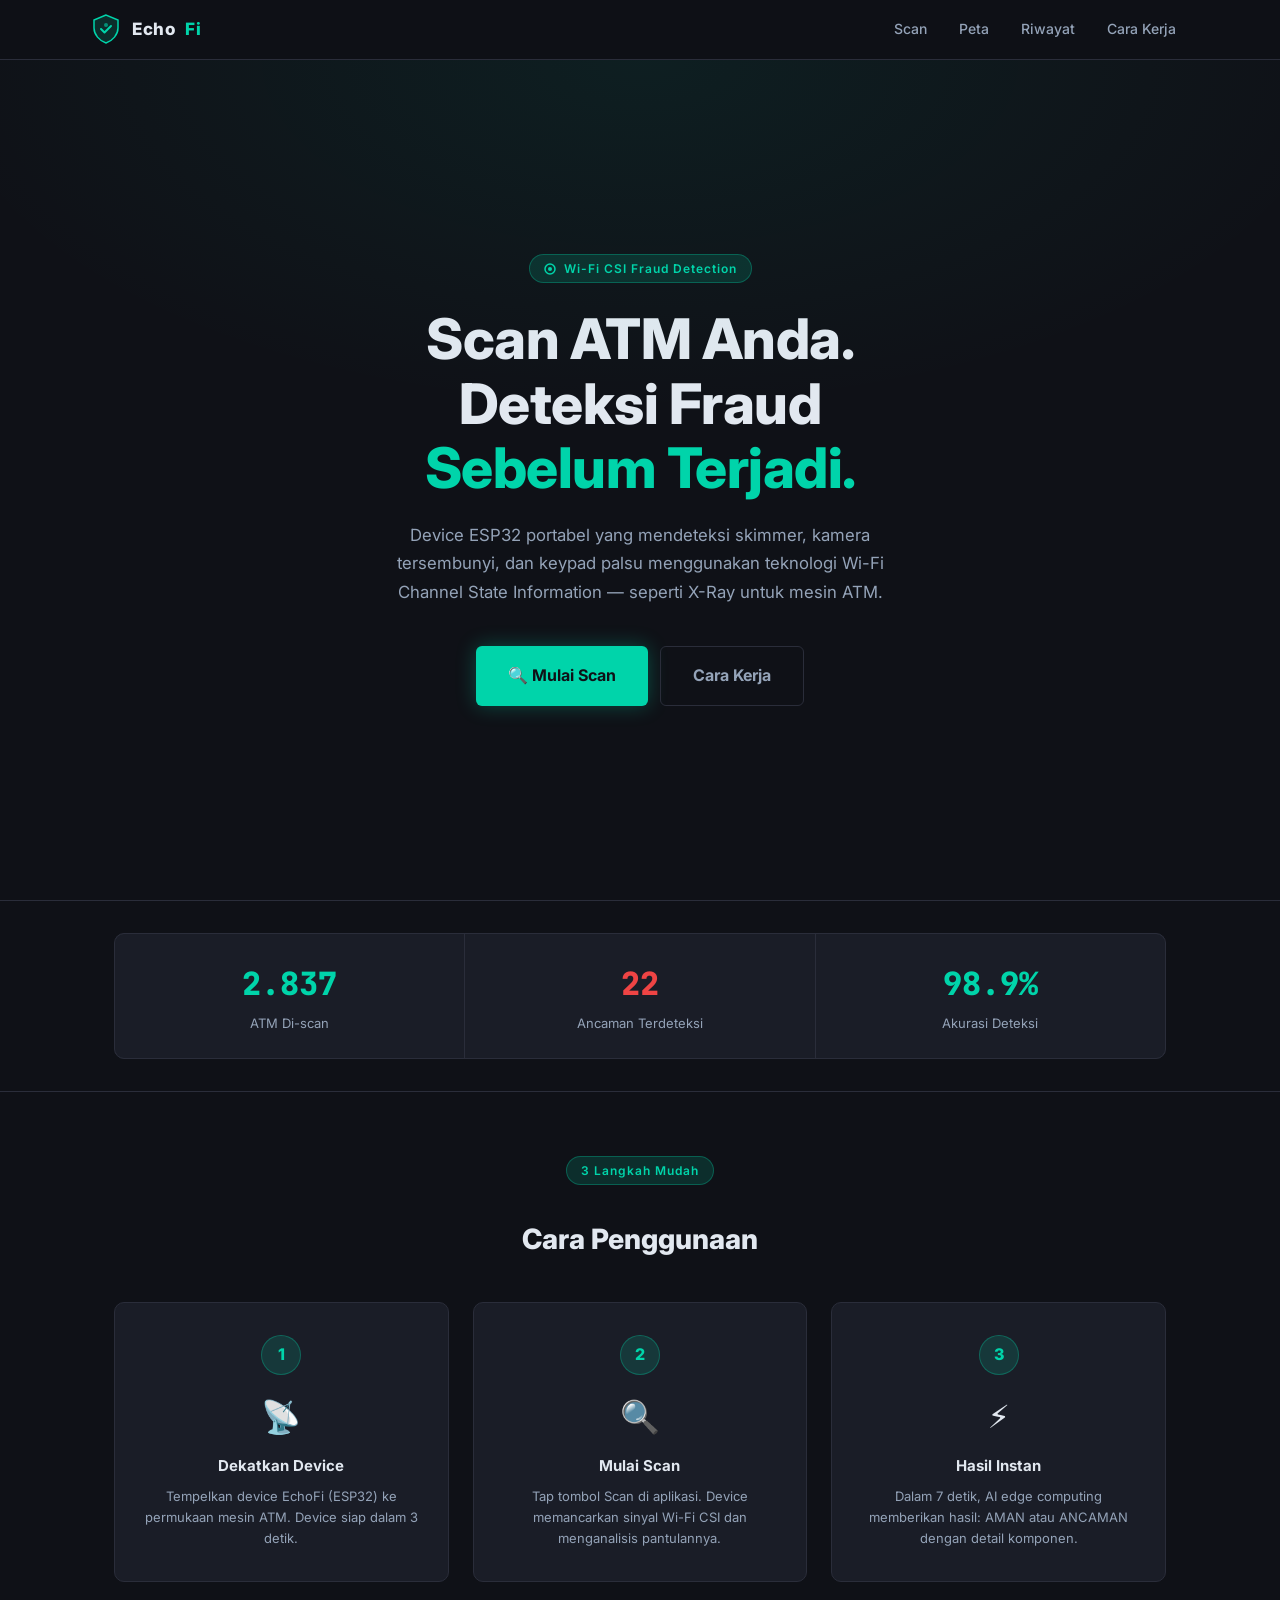
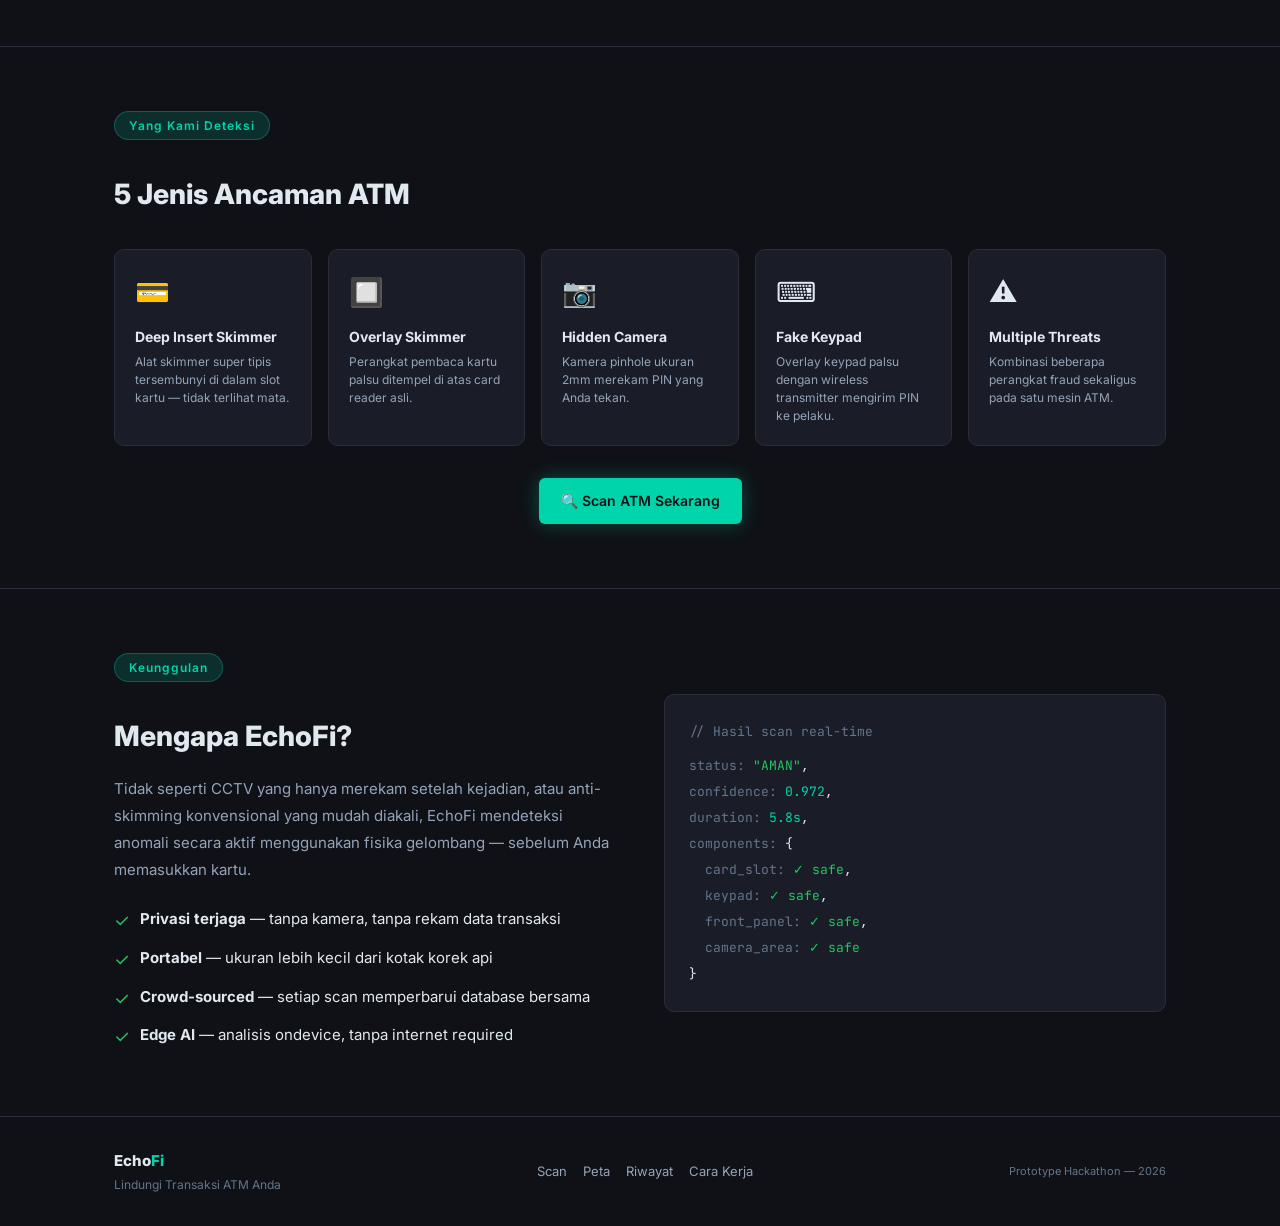
==== commit e2931a74: "Rename echoFi to EchoFi in all UI text Co-Authored-By: Claude Sonnet 4.6 <noreply@anthropic.com>" ====
--- a/index.html
+++ b/index.html
@@ -3,7 +3,7 @@
 <head>
   <meta charset="UTF-8"/>
   <meta name="viewport" content="width=device-width, initial-scale=1.0"/>
-  <title>echoFi — Deteksi Fraud ATM</title>
+  <title>EchoFi — Deteksi Fraud ATM</title>
   <link rel="stylesheet" href="css/style.css"/>
 </head>
 <body>
@@ -17,7 +17,7 @@
         <path d="M11 16L14.5 19.5L21 13" stroke="#00d4aa" stroke-width="2" stroke-linecap="round" stroke-linejoin="round"/>
         <circle cx="16" cy="12" r="2" fill="#00d4aa" opacity="0.6"/>
       </svg>
-      echo<span>Fi</span>
+      Echo<span>Fi</span>
     </a>
     <div class="nav-menu" id="nav-menu">
       <a href="scan.html"         class="nav-link">Scan</a>
@@ -85,7 +85,7 @@
         <div class="step-num">1</div>
         <div class="step-icon">📡</div>
         <div class="step-title">Dekatkan Device</div>
-        <div class="step-desc">Tempelkan device echoFi (ESP32) ke permukaan mesin ATM. Device siap dalam 3 detik.</div>
+        <div class="step-desc">Tempelkan device EchoFi (ESP32) ke permukaan mesin ATM. Device siap dalam 3 detik.</div>
       </div>
       <div class="step-card">
         <div class="step-num">2</div>
@@ -149,9 +149,9 @@
     <div style="display:grid;grid-template-columns:1fr 1fr;gap:3rem;align-items:center" class="why-grid">
       <div>
         <div class="hero-eyebrow" style="display:inline-flex">Keunggulan</div>
-        <h2 style="font-size:1.75rem;font-weight:800;margin-top:0.5rem;margin-bottom:1rem">Mengapa echoFi?</h2>
+        <h2 style="font-size:1.75rem;font-weight:800;margin-top:0.5rem;margin-bottom:1rem">Mengapa EchoFi?</h2>
         <p style="color:var(--text-muted);line-height:1.8;margin-bottom:1.5rem">
-          Tidak seperti CCTV yang hanya merekam setelah kejadian, atau anti-skimming konvensional yang mudah diakali, echoFi mendeteksi anomali secara aktif menggunakan fisika gelombang — sebelum Anda memasukkan kartu.
+          Tidak seperti CCTV yang hanya merekam setelah kejadian, atau anti-skimming konvensional yang mudah diakali, EchoFi mendeteksi anomali secara aktif menggunakan fisika gelombang — sebelum Anda memasukkan kartu.
         </p>
         <div style="display:flex;flex-direction:column;gap:10px">
           <div style="display:flex;gap:10px;align-items:flex-start">
@@ -194,7 +194,7 @@
 <footer class="footer">
   <div class="container footer-inner">
     <div>
-      <div class="footer-logo">echo<span>Fi</span></div>
+      <div class="footer-logo">Echo<span>Fi</span></div>
       <div class="footer-tagline">Lindungi Transaksi ATM Anda</div>
     </div>
     <div class="footer-links">
--- a/css/style.css
+++ b/css/style.css
@@ -1,4 +1,4 @@
-/* echoFi — Design System */
+/* EchoFi — Design System */
 @import url('https://fonts.googleapis.com/css2?family=Inter:wght@400;500;600;700;800&family=JetBrains+Mono:wght@400;700&display=swap');
 
 :root {
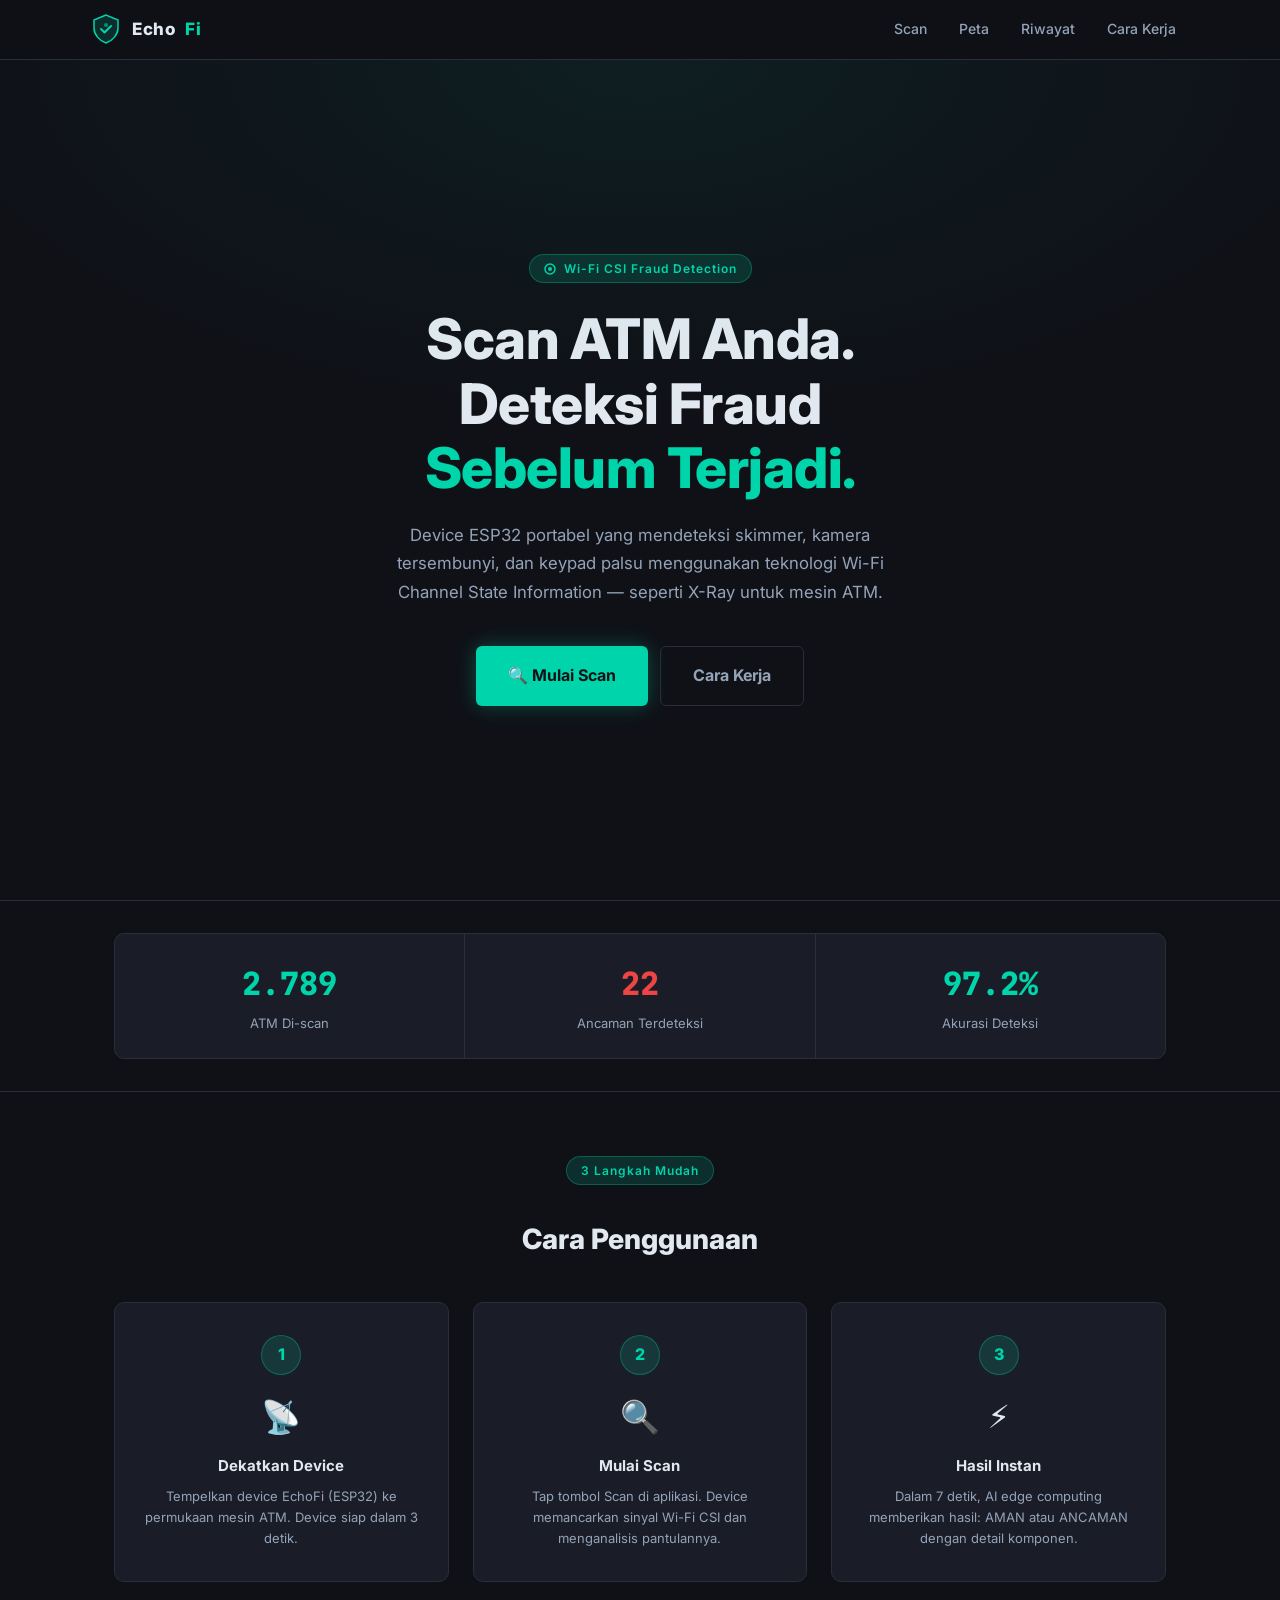
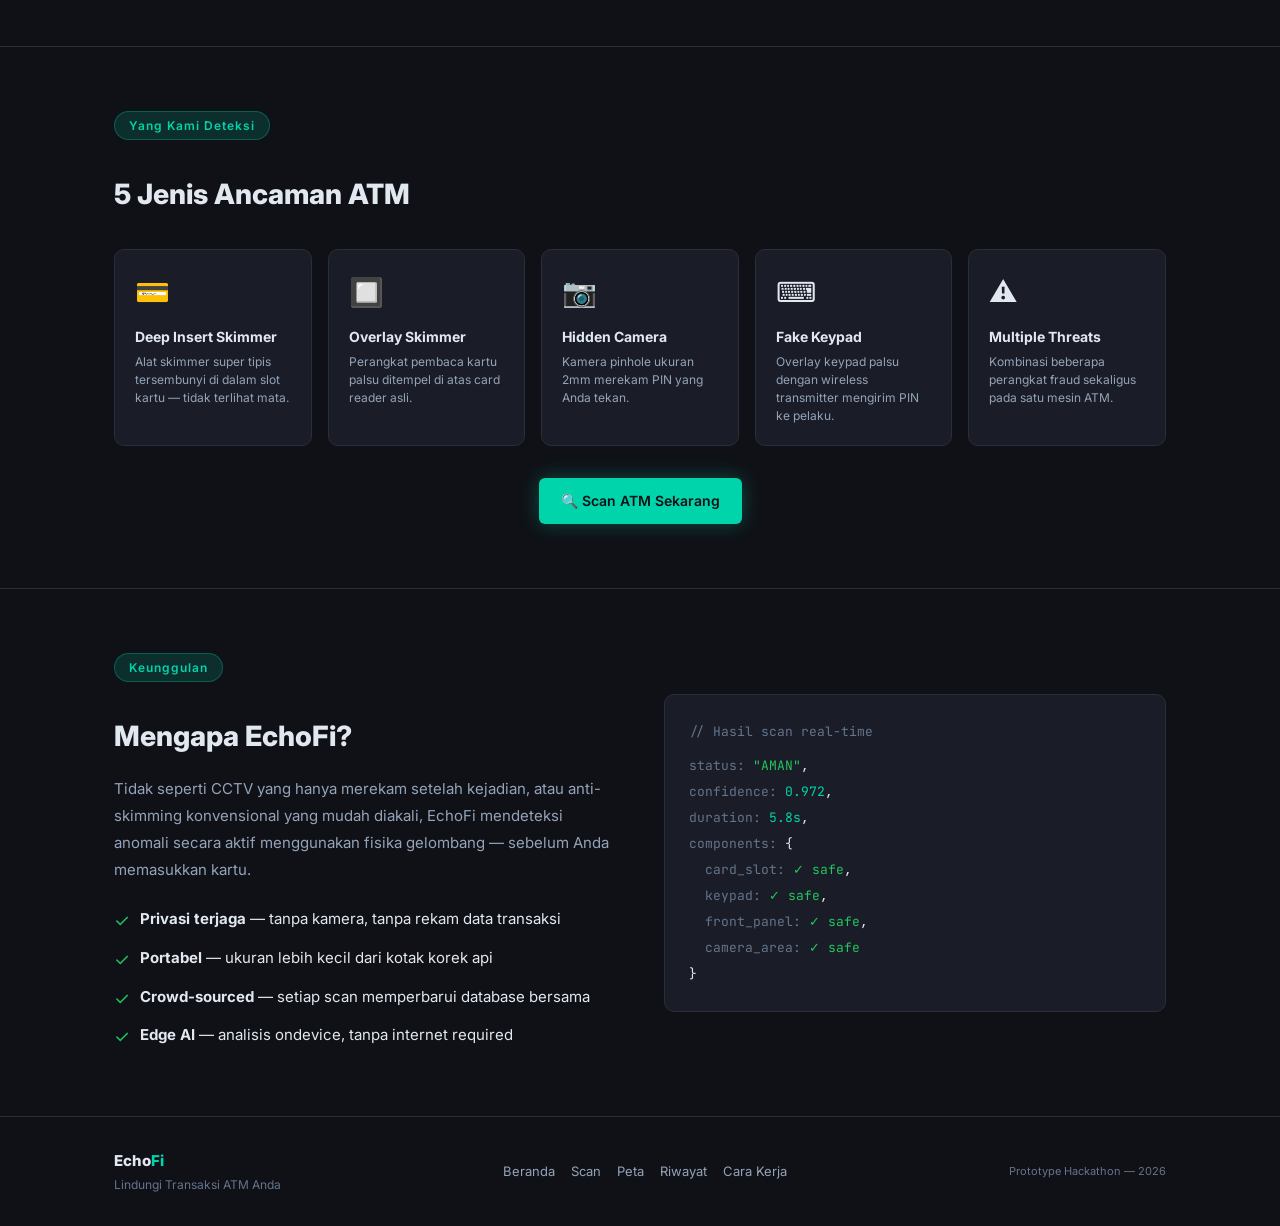
==== commit 544f1286: "Integrate F2cell radar into scan page and polish UI consistency - Rewrite spatial-radar.js: multi-ta" ====
--- a/index.html
+++ b/index.html
@@ -198,6 +198,7 @@
       <div class="footer-tagline">Lindungi Transaksi ATM Anda</div>
     </div>
     <div class="footer-links">
+      <a href="index.html"        class="footer-link">Beranda</a>
       <a href="scan.html"         class="footer-link">Scan</a>
       <a href="map.html"          class="footer-link">Peta</a>
       <a href="history.html"      class="footer-link">Riwayat</a>
@@ -207,9 +208,6 @@
   </div>
 </footer>
 
-<style>
-@media(max-width:768px){.why-grid{grid-template-columns:1fr !important}}
-</style>
 <script src="js/data.js"></script>
 <script src="js/app.js"></script>
 </body>
--- a/css/style.css
+++ b/css/style.css
@@ -216,10 +216,6 @@
 .step-icon { font-size: 2rem; margin-bottom: 0.75rem; }
 .step-title { font-weight: 700; margin-bottom: 0.5rem; }
 .step-desc { font-size: 13px; color: var(--text-muted); }
-.step-connector {
-  position: absolute; top: 35px; left: calc(100% - 0px); width: 1.5rem;
-  height: 2px; background: var(--border); display: none;
-}
 
 /* ── INDEX: STATS ── */
 .stats-bar {
@@ -773,6 +769,10 @@
 .footer-copy { font-size: 11px; color: var(--text-dim); }
 
 /* ── RESPONSIVE ── */
+@media (max-width: 860px) {
+  .why-grid { grid-template-columns: 1fr !important; }
+}
+
 @media (max-width: 768px) {
   .nav-menu { display: none; position: absolute; top: var(--nav-h); left: 0; right: 0; background: var(--bg); border-bottom: 1px solid var(--border); flex-direction: column; padding: 1rem; gap: 4px; z-index: 999; }
   .nav-menu.open { display: flex; }
